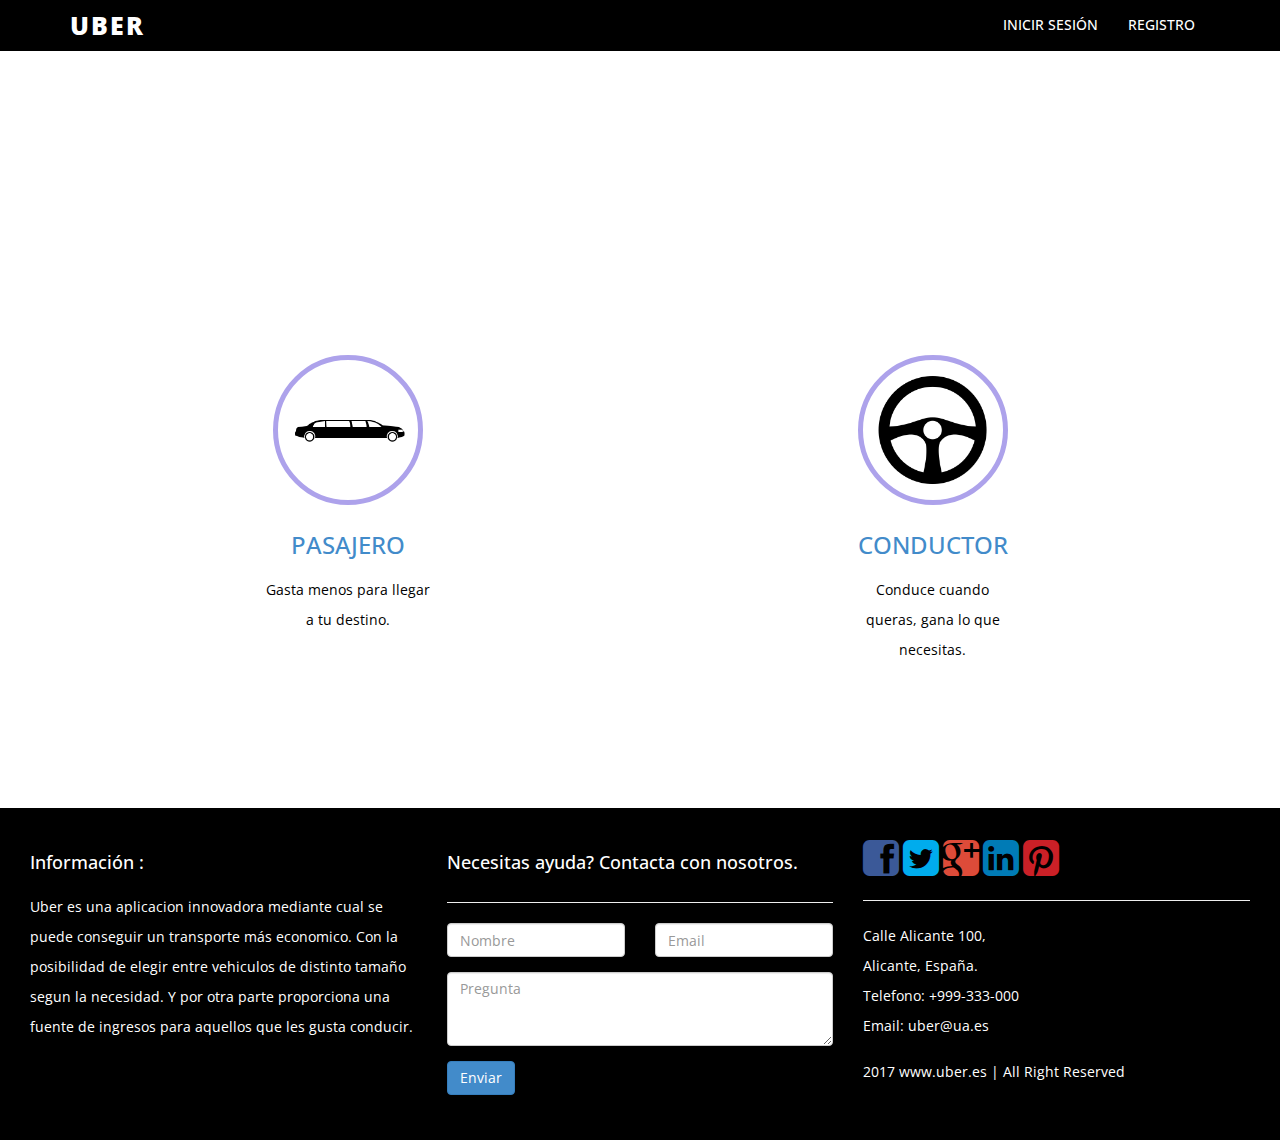
==== index.html @ 4b4a41d1 "Uber" ====
﻿<!DOCTYPE html>
<!--[if lt IE 7 ]><html class="ie ie6" lang="en"> <![endif]-->
<!--[if IE 7 ]><html class="ie ie7" lang="en"> <![endif]-->
<!--[if IE 8 ]><html class="ie ie8" lang="en"> <![endif]-->
<!--[if (gte IE 9)|!(IE)]><!-->
<html lang="en">
<!--<![endif]-->
<!-- HEAD SECTION -->
<head>
    <meta charset="utf-8">
    <meta name="viewport" content="width=device-width, initial-scale=1, maximum-scale=1">
    <meta name="description" content="">
    <meta name="author" content="">
    <!--[if IE]>
        <meta http-equiv="X-UA-Compatible" content="IE=edge,chrome=1">
        <![endif]-->
    <title>Uber</title>
    <!--GOOGLE FONT -->
    <link href='http://fonts.googleapis.com/css?family=Open+Sans' rel='stylesheet' type='text/css'>
    <!--BOOTSTRAP MAIN STYLES -->
    <link href="assets/css/bootstrap.css" rel="stylesheet" />
    <!--FONTAWESOME MAIN STYLE -->
    <link href="assets/css/font-awesome.min.css" rel="stylesheet" />
    <!--SLIDER CSS CLASES -->
    <link href="assets/Slides-SlidesJS-3/examples/playing/css/slider.css" rel="stylesheet" />
    <!--CUSTOM STYLE -->
    <link href="assets/css/style.css" rel="stylesheet" />

    <!-- HTML5 shim and Respond.js IE8 support of HTML5 elements and media queries -->
    <!--[if lt IE 9]>
      <script src="https://oss.maxcdn.com/libs/html5shiv/3.7.0/html5shiv.js"></script>
      <script src="https://oss.maxcdn.com/libs/respond.js/1.3.0/respond.min.js"></script>
    <![endif]-->
</head>
<!--END HEAD SECTION -->
<body>
    <!-- NAV SECTION -->
    <div class="navbar navbar-inverse navbar-fixed-top">
        <div class="container">
            <div class="navbar-header">
                <button type="button" class="navbar-toggle" data-toggle="collapse" data-target=".navbar-collapse">
                    <span class="icon-bar"></span>
                    <span class="icon-bar"></span>
                    <span class="icon-bar"></span>
                </button>
                <a class="navbar-brand" href="#">UBER</a>
            </div>
            <div class="navbar-collapse collapse">
                <ul class="nav navbar-nav navbar-right">
                    <li><a href="pricing.html">INICIR SESIÓN</a></li>
                    <li><a href="gallery.html">REGISTRO</a></li>
                </ul>
            </div>

        </div>
    </div>
    <!--END NAV SECTION -->
    <!-- HOME SECTION -->
   
    <div role="img" class="_style_3MzUKr" style="background-position: center center; background-image: url(https://critiquecism.files.wordpress.com/2016/02/uber-driver.jpg?w=720); background-repeat: no-repeat; background-size: cover; width: 100%; height: 300px;"></div>

    <div class="container">
        <div class="row main-low-margin text-center">
            <div class="col-md-2 col-sm-2">
            </div>
            <div class="col-md-2 col-sm-2">
            <a href="login.php">
                <div class="circle-body"></i><img src="assets/img/ride.png" style="width:120px;height:120px;"></div>
                <h3>PASAJERO</h3>
            </a>
                <p>
                    Gasta menos para llegar a tu destino. 
                </p>
            </div>
            <div class="col-md-4 col-sm-4">
            </div>
            <div class="col-md-2 col-sm-2">
            <a href="login.php">
                <div class="circle-body"></i><img src="assets/img/drive.png" style="margin-top:10px;width:120px;height:120px;"></div>
                <h3>CONDUCTOR</h3>
            </a>
                <p>
                    Conduce cuando queras, gana lo que necesitas.
                </p>
            </div>
        </div>
    </div>


    <div class="space-bottom"></div>
    <!--END HOME SECTION -->
    <!--FOOTER SECTION -->

    <div id="footer">
        <div class="row">
            <div class="col-md-4">
                <h4>Información :</h4>
                <p>
                    Uber es una aplicacion innovadora mediante cual se puede conseguir un transporte más economico. Con la posibilidad de elegir entre vehiculos de distinto tamaño segun la necesidad. Y por otra parte proporciona una fuente de ingresos para aquellos que les gusta conducir.
                </p>
           
            </div>
            <div class="col-md-4">
                <h4>Necesitas ayuda? Contacta con nosotros. </h4>
                <hr>
                <form>
                    <div class="row">
                        <div class="col-md-6 col-sm-6">
                            <div class="form-group">
                                <input type="text" class="form-control" required="required" placeholder="Nombre">
                            </div>
                        </div>
                        <div class="col-md-6 col-sm-6">
                            <div class="form-group">
                                <input type="text" class="form-control" required="required" placeholder="Email">
                            </div>
                        </div>
                    </div>
                    <div class="row">
                        <div class="col-md-12 col-sm-12">
                            <div class="form-group">
                                <textarea name="message" id="message" required="required" class="form-control" rows="3" placeholder="Pregunta"></textarea>
                            </div>
                            <div class="form-group">
                                <button type="submit" class="btn btn-primary">Enviar</button>
                            </div>
                        </div>
                    </div>
                </form>
            </div>
            <div class="col-md-4">
                <a href="#"><i class="fa fa-facebook-square fa-3x color-facebook"></i></a>
                <a href="#"><i class="fa fa-twitter-square fa-3x color-twitter"></i></a>
                <a href="#"><i class="fa fa-google-plus-square fa-3x color-google-plus"></i></a>
                <a href="#"><i class="fa fa-linkedin-square fa-3x color-linkedin"></i></a>
                <a href="#"><i class="fa fa-pinterest-square fa-3x color-pinterest"></i></a>
                <hr>
                <p>
                    Calle Alicante 100,<br>
                    Alicante, España.<br>
                    Telefono: +999-333-000<br>
                    Email: uber@ua.es<br>
                </p>

                2017 www.uber.es | All Right Reserved
            </div>
        </div>


    </div>

    <!--END FOOTER SECTION -->
    <!-- JAVASCRIPT FILES PLACED AT THE BOTTOM TO REDUCE THE LOADING TIME  -->
    <!-- CORE JQUERY LIBRARY -->
    <script src="assets/js/jquery.js"></script>
    <!-- CORE BOOTSTRAP LIBRARY -->
    <script src="assets/js/bootstrap.min.js"></script>
    <!-- SLIDER SCRIPTS LIBRARY -->
    <script src="assets/Slides-SlidesJS-3/examples/playing/js/jquery.slides.min.js"></script>
    <!-- CUSTOM SCRIPT-->
    <script>
        $(document).ready(function () {
            $('#slides').slidesjs({
                width: 940,
                height: 528,
                play: {
                    active: true,
                    auto: true,
                    interval: 4000,
                    swap: true
                }
            });
        });

    </script>

</body>
</html>
---- assets/Slides-SlidesJS-3/examples/playing/css/slider.css ----
﻿
  
    #slides {
      display: none
    }

    #slides .slidesjs-navigation {
      margin-top:5px;
    }

    a.slidesjs-next,
    a.slidesjs-previous,
    a.slidesjs-play,
    a.slidesjs-stop {
      background-image: url(../img/btns-next-prev.png);
      background-repeat: no-repeat;
      display:block;
      width:12px;
      height:18px;
      overflow: hidden;
      text-indent: -9999px;
      float: left;
      margin-right:5px;
    }

    a.slidesjs-next {
      margin-right:10px;
      background-position: -12px 0;
    }

    a:hover.slidesjs-next {
      background-position: -12px -18px;
    }

    a.slidesjs-previous {
      background-position: 0 0;
    }

    a:hover.slidesjs-previous {
      background-position: 0 -18px;
    }

    a.slidesjs-play {
      width:15px;
      background-position: -25px 0;
    }

    a:hover.slidesjs-play {
      background-position: -25px -18px;
    }

    a.slidesjs-stop {
      width:18px;
      background-position: -41px 0;
    }

    a:hover.slidesjs-stop {
      background-position: -41px -18px;
    }

    .slidesjs-pagination {
      margin: 7px 0 0;
      float: right;
      list-style: none;
    }

    .slidesjs-pagination li {
      float: left;
      margin: 0 1px;
    }

    .slidesjs-pagination li a {
      display: block;
      width: 13px;
      height: 0;
      padding-top: 13px;
      background-image: url(../img/pagination.png);
      background-position: 0 0;
      float: left;
      overflow: hidden;
    }

    .slidesjs-pagination li a.active,
    .slidesjs-pagination li a:hover.active {
      background-position: 0 -13px
    }

    .slidesjs-pagination li a:hover {
      background-position: 0 -26px
    }

    #slides a:link,
    #slides a:visited {
      color: #333
    }

    #slides a:hover,
    #slides a:active {
      color: #ff0000!important;
    }

    .navbar {
      overflow: hidden
    }
      #slides {
      display: none
    }

    .container {
      margin: 0 auto
    }

    /* For tablets & smart phones */
    @media (max-width: 767px) {
      body {
        padding-left: 20px;
        padding-right: 20px;
      }
      .container {
        width: auto
      }
    }

    /* For smartphones */
    @media (max-width: 480px) {
      .container {
        width: auto
      }
    }

    /* For smaller displays like laptops */
    @media (min-width: 768px) and (max-width: 979px) {
      .container {
        width: 724px
      }
    }

    /* For larger displays */
    @media (min-width: 1200px) {
      .container {
        width: 1170px
      }
    }
---- assets/css/style.css ----
/*=============================================================
    Authour URI: www.binarytheme.com
    License: Commons Attribution 3.0

    http://creativecommons.org/licenses/by/3.0/

    100% To use For Personal And Commercial Use.
    IN EXCHANGE JUST GIVE US CREDITS AND TELL YOUR FRIENDS ABOUT US
   
    ========================================================  */



/* ===========================================================
   GENERAL STYLESHEET BY BYINARY THEME    
   ============================================================*/


body {
    font-family: 'Open Sans', sans-serif;
    font-size: 14px;
    color: #000;
    line-height: 16px;
    font-weight: 400;
}

h1, h2, h3, h4, h5, h6 {
    font-family: 'Open Sans', sans-serif;
    line-height: 40px;
}

h1 {
    padding-top: 30px;
    color: #fff;
    font-weight: 800;
}

h5 {
    padding-bottom: 30px;
}
h4{
    margin-top: 4px;
}
.text-center {
    text-align: center;
}

.main-top-margin {
    margin-top: 120px;
}

.main-low-margin {
    margin-top: 55px;
}

.no-padding {
  padding-left: 0;
  padding-right: 0;
}
a, a:hover {
    text-decoration: none;
}

p {
    line-height: 30px;
    margin-bottom: 23px;
}

.img-margin-product {
    margin-top: 30px;
}

.bottam-pad {
    padding-bottom: 40px;
}

.space-bottom {
    height: 120px;
}

.space-top {
    height: 70px;
}

.main-icon {
    font-size: 350px;
    color: rgba(102, 110, 197, 1);
}

.head-line {
    font-size: 70px;
    padding-bottom: 50px;
    line-height: 65px;
    font-weight: 900;
}
/* ==========================================================================
   COLOR CODES
   ========================================================================== */

.color-red {
    color: #ff0000;
}

.color-green {
    color: #07BB00;
}

.color-light-blue {
    color: #BB00BB;
}

.color-blue {
    color: #0052FF;
}

.color-brown {
    color: #EB8F2D;
   
}

.color-black {
    color: #000000;
}

.section {
    background-color: #4E63D1;
    color: #fff;
}
.circle-body {
 width: 150px;
height: 150px;
margin: 0 auto 14px auto;
border: 5px solid #ADA2EB;
border-radius: 100%;
background-color: #FFFFFF;
}
.icon-set {
    position: relative;
padding: 30px;
}
/* ==========================================================================
   PRICE SECTION
   ========================================================================== */

.active-div {
    background: #83BEFF!important;
}

#pricing-section .plan-main {
    background: #FFFFFF;
list-style: none;
margin: 0 0 20px;
text-align: center;
padding: 0;
border-bottom: 1px solid #e1e1e1;
border: 1px solid #E9E9E9;
}

    #pricing-section .plan-main li {
        padding: 10px 0;
        margin: 0 15px;
        border-bottom: 1px dashed #eee;
    }

        #pricing-section .plan-main li.plan-name {
            padding: 15px 0;
            font-size: 18px;
            font-weight: 700;
        }

        #pricing-section .plan-main li.plan-price {
            color: #666;
            padding: 15px 0;
            font-size: 48px;
        }

        #pricing-section .plan-main li.plan-action {
            margin-top: 20px;
            margin-bottom: 20px;
            border-bottom: 0;
        }

   
        #pricing-section .plan-main.featured .plan-price {
            color: #fff;
            background-color: #242424;
            border-bottom-color: #52b6ec;
            margin: 0;
        }



/*==========================================
   SOCIAL ICON STYLES
    =====================================================*/


.color-facebook {
    color: #3B5998;
}

.color-twitter {
    color: #00aced;
}

.color-google-plus {
    color: #dd4b39;
}

.color-linkedin {
    color: #007bb6;
}

.color-pinterest {
    color: #cb2027;
}
/* ===========================================================
   COMPONENT.CSS  CHANGES   
   ============================================================*/
.slideshow nav span.nav-prev, .slideshow nav span.nav-next {
left: 33%!important;

}
.slideshow {
    z-index: 1500!important; 
}
.slideshow nav span.nav-close {
color: #FF0000;
}
    .slideshow nav span {
        color: #FF0000;
    }
/* ===========================================================
   SLIDER ADJUSTMENTS (slider.css)  
   ============================================================*/

     .slidesjs-container {
            height:550px!important;
        }
#slides {
    border:1px dashed #e1e1e1;
    padding:0px 0px 15px 0px;
}
/* ===========================================================
   BOOTSTRAP ELEMENTS CHANGES   
   ============================================================*/
.navbar {
    font-weight: 500;
    font-size: 14px;
}

.navbar-inverse {
    background: #000;
    border-color: #000;
}

    .navbar-inverse .navbar-nav > .active > a {
        background: #ffffff;
    }

    .navbar-inverse .navbar-brand {
        color: #fff;
        font-weight: bolder;
        font-size: 25px;
        font-weight: 900;
        letter-spacing: 2px;
    }

    .navbar-inverse :hover .navbar-brand:hover {
        color: #fff;
    }

    .navbar-inverse .navbar-nav > li > a {
        color: #FFFFFF;
    }


/* ==========================================================================
   FOOTER SECTION
   ========================================================================== */


#footer {
    background-color: #000;
    color: #fff;
    padding: 30px;
}
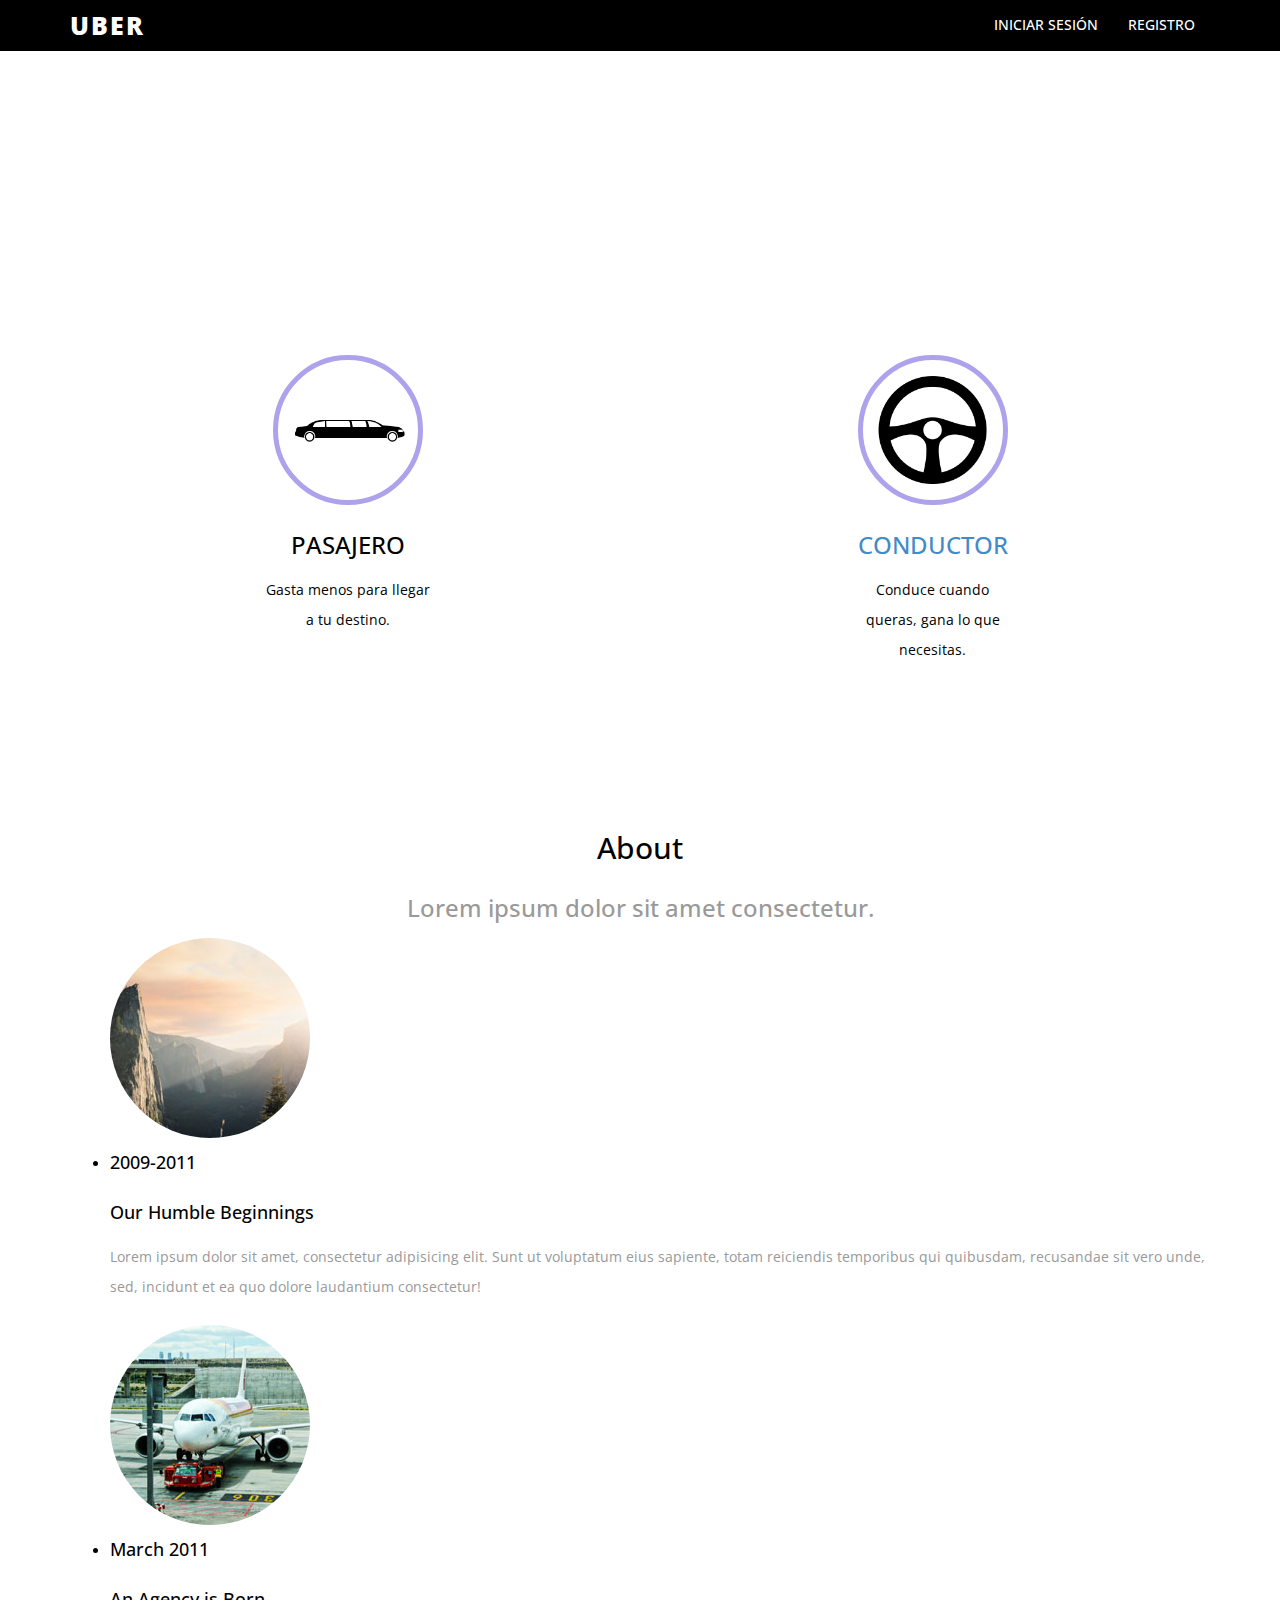
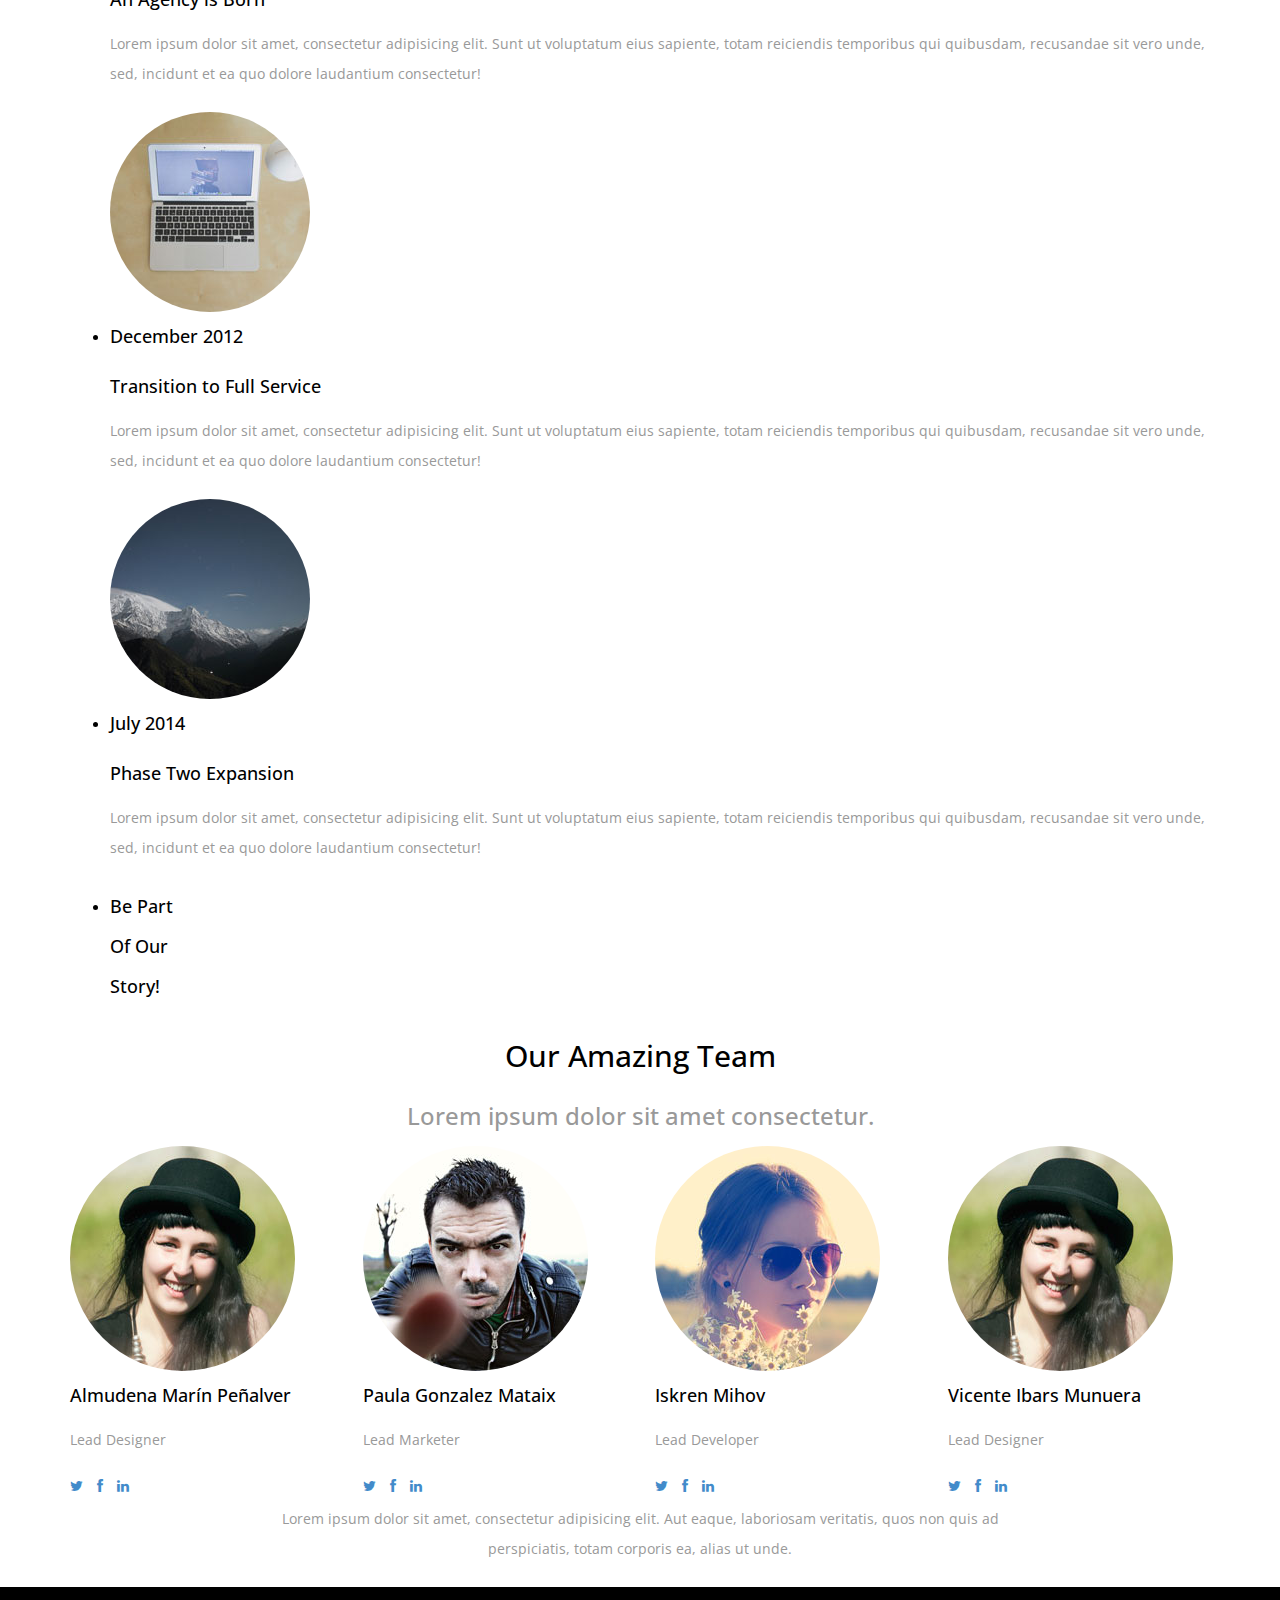
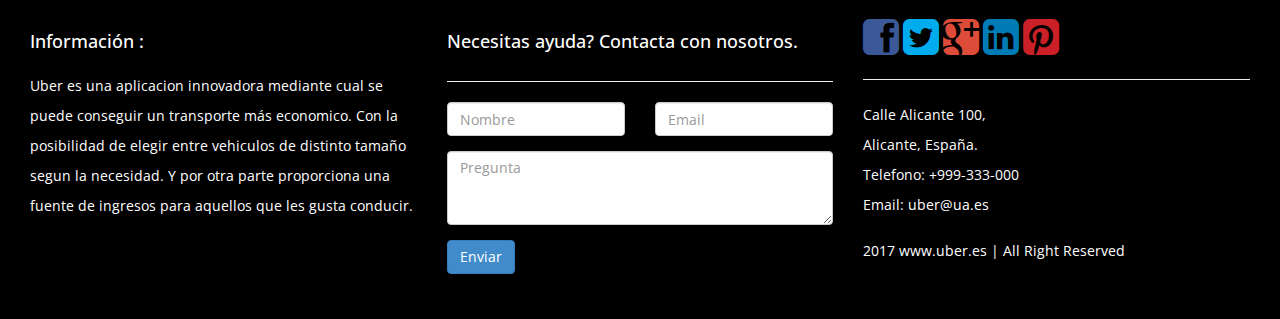
==== commit e01a86c1: "Añadido el equipo y acerca de al inicio" ====
--- a/index.html
+++ b/index.html
@@ -43,11 +43,11 @@
                     <span class="icon-bar"></span>
                     <span class="icon-bar"></span>
                 </button>
-                <a class="navbar-brand" href="#">UBER</a>
+                <a class="navbar-brand" href="index.html">UBER</a>
             </div>
             <div class="navbar-collapse collapse">
                 <ul class="nav navbar-nav navbar-right">
-                    <li><a href="pricing.html">INICIR SESIÓN</a></li>
+                    <li><a href="login.html">INICIAR SESIÓN</a></li>
                     <li><a href="gallery.html">REGISTRO</a></li>
                 </ul>
             </div>
@@ -64,10 +64,8 @@
             <div class="col-md-2 col-sm-2">
             </div>
             <div class="col-md-2 col-sm-2">
-            <a href="login.php">
                 <div class="circle-body"></i><img src="assets/img/ride.png" style="width:120px;height:120px;"></div>
                 <h3>PASAJERO</h3>
-            </a>
                 <p>
                     Gasta menos para llegar a tu destino. 
                 </p>
@@ -90,6 +88,168 @@
     <div class="space-bottom"></div>
     <!--END HOME SECTION -->
     <!--FOOTER SECTION -->
+
+       <!-- About Section -->
+    <section id="about">
+        <div class="container">
+            <div class="row">
+                <div class="col-lg-12 text-center">
+                    <h2 class="section-heading">About</h2>
+                    <h3 class="section-subheading text-muted">Lorem ipsum dolor sit amet consectetur.</h3>
+                </div>
+            </div>
+            <div class="row">
+                <div class="col-lg-12">
+                    <ul class="timeline">
+                        <li>
+                            <div class="timeline-image">
+                                <img class="img-circle img-responsive" src="img/about/1.jpg" alt="">
+                            </div>
+                            <div class="timeline-panel">
+                                <div class="timeline-heading">
+                                    <h4>2009-2011</h4>
+                                    <h4 class="subheading">Our Humble Beginnings</h4>
+                                </div>
+                                <div class="timeline-body">
+                                    <p class="text-muted">Lorem ipsum dolor sit amet, consectetur adipisicing elit. Sunt ut voluptatum eius sapiente, totam reiciendis temporibus qui quibusdam, recusandae sit vero unde, sed, incidunt et ea quo dolore laudantium consectetur!</p>
+                                </div>
+                            </div>
+                        </li>
+                        <li class="timeline-inverted">
+                            <div class="timeline-image">
+                                <img class="img-circle img-responsive" src="img/about/2.jpg" alt="">
+                            </div>
+                            <div class="timeline-panel">
+                                <div class="timeline-heading">
+                                    <h4>March 2011</h4>
+                                    <h4 class="subheading">An Agency is Born</h4>
+                                </div>
+                                <div class="timeline-body">
+                                    <p class="text-muted">Lorem ipsum dolor sit amet, consectetur adipisicing elit. Sunt ut voluptatum eius sapiente, totam reiciendis temporibus qui quibusdam, recusandae sit vero unde, sed, incidunt et ea quo dolore laudantium consectetur!</p>
+                                </div>
+                            </div>
+                        </li>
+                        <li>
+                            <div class="timeline-image">
+                                <img class="img-circle img-responsive" src="img/about/3.jpg" alt="">
+                            </div>
+                            <div class="timeline-panel">
+                                <div class="timeline-heading">
+                                    <h4>December 2012</h4>
+                                    <h4 class="subheading">Transition to Full Service</h4>
+                                </div>
+                                <div class="timeline-body">
+                                    <p class="text-muted">Lorem ipsum dolor sit amet, consectetur adipisicing elit. Sunt ut voluptatum eius sapiente, totam reiciendis temporibus qui quibusdam, recusandae sit vero unde, sed, incidunt et ea quo dolore laudantium consectetur!</p>
+                                </div>
+                            </div>
+                        </li>
+                        <li class="timeline-inverted">
+                            <div class="timeline-image">
+                                <img class="img-circle img-responsive" src="img/about/4.jpg" alt="">
+                            </div>
+                            <div class="timeline-panel">
+                                <div class="timeline-heading">
+                                    <h4>July 2014</h4>
+                                    <h4 class="subheading">Phase Two Expansion</h4>
+                                </div>
+                                <div class="timeline-body">
+                                    <p class="text-muted">Lorem ipsum dolor sit amet, consectetur adipisicing elit. Sunt ut voluptatum eius sapiente, totam reiciendis temporibus qui quibusdam, recusandae sit vero unde, sed, incidunt et ea quo dolore laudantium consectetur!</p>
+                                </div>
+                            </div>
+                        </li>
+                        <li class="timeline-inverted">
+                            <div class="timeline-image">
+                                <h4>Be Part
+                                    <br>Of Our
+                                    <br>Story!</h4>
+                            </div>
+                        </li>
+                    </ul>
+                </div>
+            </div>
+        </div>
+    </section>
+
+    <!-- Team Section -->
+    <section id="team" class="bg-light-gray">
+        <div class="container">
+            <div class="row">
+                <div class="col-lg-12 text-center">
+                    <h2 class="section-heading">Our Amazing Team</h2>
+                    <h3 class="section-subheading text-muted">Lorem ipsum dolor sit amet consectetur.</h3>
+                </div>
+            </div>
+            <div class="row">
+                <div class="col-sm-3">
+                    <div class="team-member">
+                        <img src="img/team/1.jpg" class="img-responsive img-circle" alt="">
+                        <h4>Almudena Marín Peñalver</h4>
+                        <p class="text-muted">Lead Designer</p>
+                        <ul class="list-inline social-buttons">
+                            <li><a href="#"><i class="fa fa-twitter"></i></a>
+                            </li>
+                            <li><a href="#"><i class="fa fa-facebook"></i></a>
+                            </li>
+                            <li><a href="#"><i class="fa fa-linkedin"></i></a>
+                            </li>
+                        </ul>
+                    </div>
+                </div>
+                <div class="col-sm-3">
+                    <div class="team-member">
+                        <img src="img/team/2.jpg" class="img-responsive img-circle" alt="">
+                        <h4>Paula Gonzalez Mataix</h4>
+                        <p class="text-muted">Lead Marketer</p>
+                        <ul class="list-inline social-buttons">
+                            <li><a href="#"><i class="fa fa-twitter"></i></a>
+                            </li>
+                            <li><a href="#"><i class="fa fa-facebook"></i></a>
+                            </li>
+                            <li><a href="#"><i class="fa fa-linkedin"></i></a>
+                            </li>
+                        </ul>
+                    </div>
+                </div>
+                <div class="col-sm-3">
+                    <div class="team-member">
+                        <img src="img/team/3.jpg" class="img-responsive img-circle" alt="">
+                        <h4>Iskren Mihov</h4>
+                        <p class="text-muted">Lead Developer</p>
+                        <ul class="list-inline social-buttons">
+                            <li><a href="#"><i class="fa fa-twitter"></i></a>
+                            </li>
+                            <li><a href="#"><i class="fa fa-facebook"></i></a>
+                            </li>
+                            <li><a href="#"><i class="fa fa-linkedin"></i></a>
+                            </li>
+                        </ul>
+                    </div>
+                </div>
+          
+                <div class="col-sm-3">
+                    <div class="team-member">
+                        <img src="img/team/1.jpg" class="img-responsive img-circle" alt="">
+                        <h4>Vicente Ibars Munuera</h4>
+                        <p class="text-muted">Lead Designer</p>
+                        <ul class="list-inline social-buttons">
+                            <li><a href="#"><i class="fa fa-twitter"></i></a>
+                            </li>
+                            <li><a href="#"><i class="fa fa-facebook"></i></a>
+                            </li>
+                            <li><a href="#"><i class="fa fa-linkedin"></i></a>
+                            </li>
+                        </ul>
+                    </div>
+                </div>
+            <div class="row">
+                <div class="col-lg-8 col-lg-offset-2 text-center">
+                    <p class="large text-muted">Lorem ipsum dolor sit amet, consectetur adipisicing elit. Aut eaque, laboriosam veritatis, quos non quis ad perspiciatis, totam corporis ea, alias ut unde.</p>
+                </div>
+            </div>
+        </div>
+    </section>
+
+    
 
     <div id="footer">
         <div class="row">
@@ -174,5 +334,7 @@
 
     </script>
 
+
+
 </body>
 </html>
--- a/assets/css/style.css
+++ b/assets/css/style.css
@@ -54,10 +54,6 @@
     margin-top: 55px;
 }
 
-.no-padding {
-  padding-left: 0;
-  padding-right: 0;
-}
 a, a:hover {
     text-decoration: none;
 }
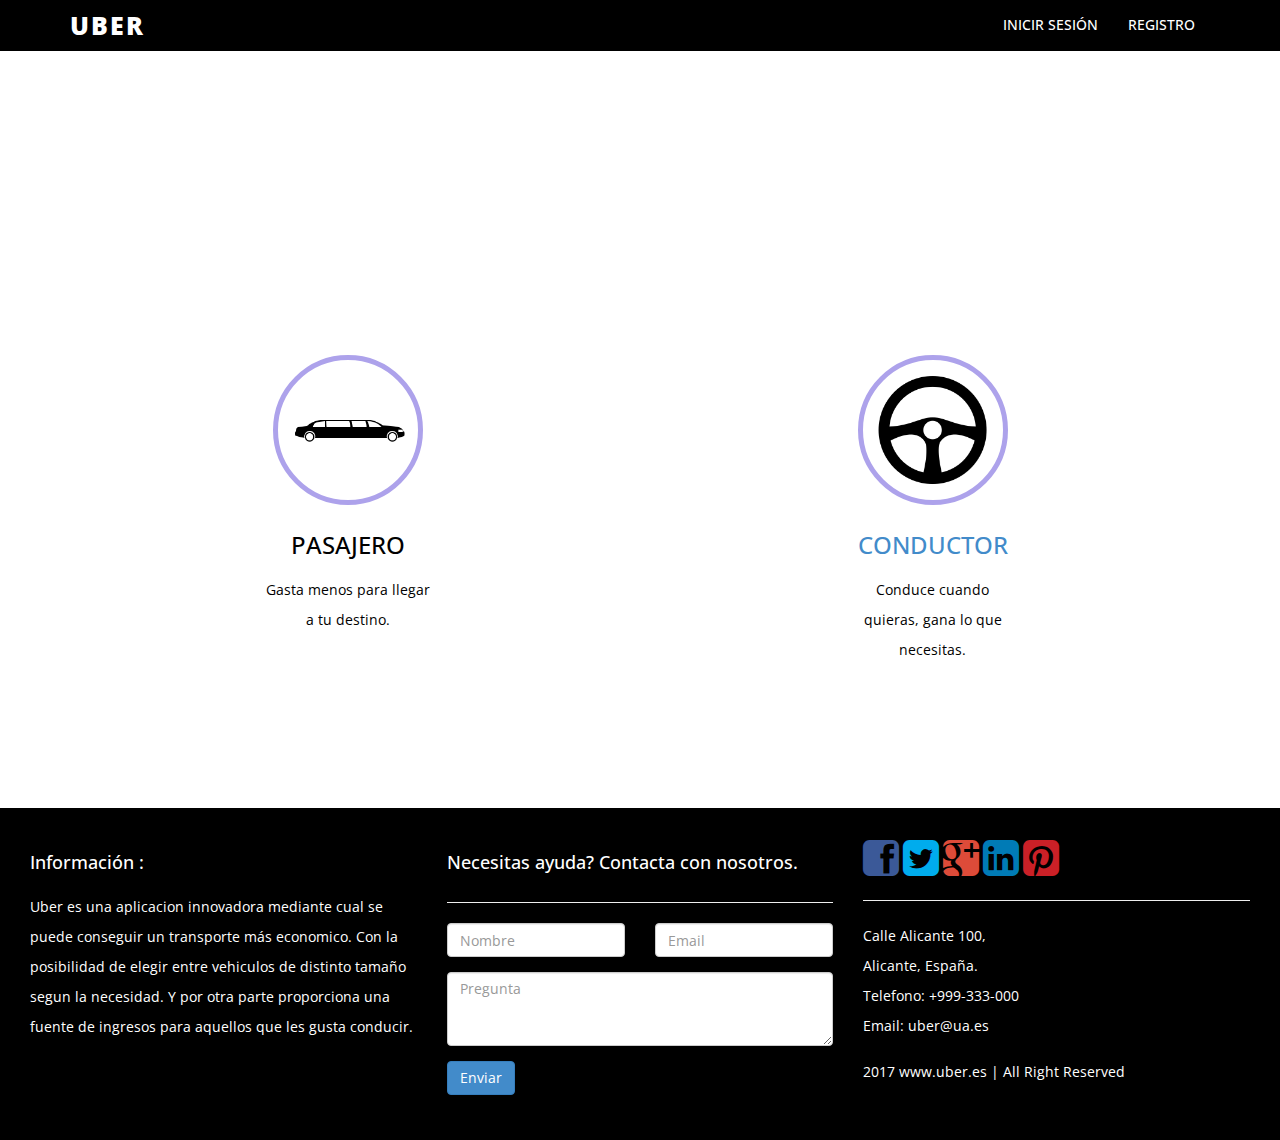
==== commit 37323af7: "viajar" ====
--- a/index.html
+++ b/index.html
@@ -47,7 +47,7 @@
             </div>
             <div class="navbar-collapse collapse">
                 <ul class="nav navbar-nav navbar-right">
-                    <li><a href="login.html">INICIAR SESIÓN</a></li>
+                    <li><a href="login.html">INICIR SESIÓN</a></li>
                     <li><a href="gallery.html">REGISTRO</a></li>
                 </ul>
             </div>
@@ -56,7 +56,7 @@
     </div>
     <!--END NAV SECTION -->
     <!-- HOME SECTION -->
-   
+
     <div role="img" class="_style_3MzUKr" style="background-position: center center; background-image: url(https://critiquecism.files.wordpress.com/2016/02/uber-driver.jpg?w=720); background-repeat: no-repeat; background-size: cover; width: 100%; height: 300px;"></div>
 
     <div class="container">
@@ -67,7 +67,7 @@
                 <div class="circle-body"></i><img src="assets/img/ride.png" style="width:120px;height:120px;"></div>
                 <h3>PASAJERO</h3>
                 <p>
-                    Gasta menos para llegar a tu destino. 
+                    Gasta menos para llegar a tu destino.
                 </p>
             </div>
             <div class="col-md-4 col-sm-4">
@@ -78,7 +78,7 @@
                 <h3>CONDUCTOR</h3>
             </a>
                 <p>
-                    Conduce cuando queras, gana lo que necesitas.
+                    Conduce cuando quieras, gana lo que necesitas.
                 </p>
             </div>
         </div>
@@ -89,168 +89,6 @@
     <!--END HOME SECTION -->
     <!--FOOTER SECTION -->
 
-       <!-- About Section -->
-    <section id="about">
-        <div class="container">
-            <div class="row">
-                <div class="col-lg-12 text-center">
-                    <h2 class="section-heading">About</h2>
-                    <h3 class="section-subheading text-muted">Lorem ipsum dolor sit amet consectetur.</h3>
-                </div>
-            </div>
-            <div class="row">
-                <div class="col-lg-12">
-                    <ul class="timeline">
-                        <li>
-                            <div class="timeline-image">
-                                <img class="img-circle img-responsive" src="img/about/1.jpg" alt="">
-                            </div>
-                            <div class="timeline-panel">
-                                <div class="timeline-heading">
-                                    <h4>2009-2011</h4>
-                                    <h4 class="subheading">Our Humble Beginnings</h4>
-                                </div>
-                                <div class="timeline-body">
-                                    <p class="text-muted">Lorem ipsum dolor sit amet, consectetur adipisicing elit. Sunt ut voluptatum eius sapiente, totam reiciendis temporibus qui quibusdam, recusandae sit vero unde, sed, incidunt et ea quo dolore laudantium consectetur!</p>
-                                </div>
-                            </div>
-                        </li>
-                        <li class="timeline-inverted">
-                            <div class="timeline-image">
-                                <img class="img-circle img-responsive" src="img/about/2.jpg" alt="">
-                            </div>
-                            <div class="timeline-panel">
-                                <div class="timeline-heading">
-                                    <h4>March 2011</h4>
-                                    <h4 class="subheading">An Agency is Born</h4>
-                                </div>
-                                <div class="timeline-body">
-                                    <p class="text-muted">Lorem ipsum dolor sit amet, consectetur adipisicing elit. Sunt ut voluptatum eius sapiente, totam reiciendis temporibus qui quibusdam, recusandae sit vero unde, sed, incidunt et ea quo dolore laudantium consectetur!</p>
-                                </div>
-                            </div>
-                        </li>
-                        <li>
-                            <div class="timeline-image">
-                                <img class="img-circle img-responsive" src="img/about/3.jpg" alt="">
-                            </div>
-                            <div class="timeline-panel">
-                                <div class="timeline-heading">
-                                    <h4>December 2012</h4>
-                                    <h4 class="subheading">Transition to Full Service</h4>
-                                </div>
-                                <div class="timeline-body">
-                                    <p class="text-muted">Lorem ipsum dolor sit amet, consectetur adipisicing elit. Sunt ut voluptatum eius sapiente, totam reiciendis temporibus qui quibusdam, recusandae sit vero unde, sed, incidunt et ea quo dolore laudantium consectetur!</p>
-                                </div>
-                            </div>
-                        </li>
-                        <li class="timeline-inverted">
-                            <div class="timeline-image">
-                                <img class="img-circle img-responsive" src="img/about/4.jpg" alt="">
-                            </div>
-                            <div class="timeline-panel">
-                                <div class="timeline-heading">
-                                    <h4>July 2014</h4>
-                                    <h4 class="subheading">Phase Two Expansion</h4>
-                                </div>
-                                <div class="timeline-body">
-                                    <p class="text-muted">Lorem ipsum dolor sit amet, consectetur adipisicing elit. Sunt ut voluptatum eius sapiente, totam reiciendis temporibus qui quibusdam, recusandae sit vero unde, sed, incidunt et ea quo dolore laudantium consectetur!</p>
-                                </div>
-                            </div>
-                        </li>
-                        <li class="timeline-inverted">
-                            <div class="timeline-image">
-                                <h4>Be Part
-                                    <br>Of Our
-                                    <br>Story!</h4>
-                            </div>
-                        </li>
-                    </ul>
-                </div>
-            </div>
-        </div>
-    </section>
-
-    <!-- Team Section -->
-    <section id="team" class="bg-light-gray">
-        <div class="container">
-            <div class="row">
-                <div class="col-lg-12 text-center">
-                    <h2 class="section-heading">Our Amazing Team</h2>
-                    <h3 class="section-subheading text-muted">Lorem ipsum dolor sit amet consectetur.</h3>
-                </div>
-            </div>
-            <div class="row">
-                <div class="col-sm-3">
-                    <div class="team-member">
-                        <img src="img/team/1.jpg" class="img-responsive img-circle" alt="">
-                        <h4>Almudena Marín Peñalver</h4>
-                        <p class="text-muted">Lead Designer</p>
-                        <ul class="list-inline social-buttons">
-                            <li><a href="#"><i class="fa fa-twitter"></i></a>
-                            </li>
-                            <li><a href="#"><i class="fa fa-facebook"></i></a>
-                            </li>
-                            <li><a href="#"><i class="fa fa-linkedin"></i></a>
-                            </li>
-                        </ul>
-                    </div>
-                </div>
-                <div class="col-sm-3">
-                    <div class="team-member">
-                        <img src="img/team/2.jpg" class="img-responsive img-circle" alt="">
-                        <h4>Paula Gonzalez Mataix</h4>
-                        <p class="text-muted">Lead Marketer</p>
-                        <ul class="list-inline social-buttons">
-                            <li><a href="#"><i class="fa fa-twitter"></i></a>
-                            </li>
-                            <li><a href="#"><i class="fa fa-facebook"></i></a>
-                            </li>
-                            <li><a href="#"><i class="fa fa-linkedin"></i></a>
-                            </li>
-                        </ul>
-                    </div>
-                </div>
-                <div class="col-sm-3">
-                    <div class="team-member">
-                        <img src="img/team/3.jpg" class="img-responsive img-circle" alt="">
-                        <h4>Iskren Mihov</h4>
-                        <p class="text-muted">Lead Developer</p>
-                        <ul class="list-inline social-buttons">
-                            <li><a href="#"><i class="fa fa-twitter"></i></a>
-                            </li>
-                            <li><a href="#"><i class="fa fa-facebook"></i></a>
-                            </li>
-                            <li><a href="#"><i class="fa fa-linkedin"></i></a>
-                            </li>
-                        </ul>
-                    </div>
-                </div>
-          
-                <div class="col-sm-3">
-                    <div class="team-member">
-                        <img src="img/team/1.jpg" class="img-responsive img-circle" alt="">
-                        <h4>Vicente Ibars Munuera</h4>
-                        <p class="text-muted">Lead Designer</p>
-                        <ul class="list-inline social-buttons">
-                            <li><a href="#"><i class="fa fa-twitter"></i></a>
-                            </li>
-                            <li><a href="#"><i class="fa fa-facebook"></i></a>
-                            </li>
-                            <li><a href="#"><i class="fa fa-linkedin"></i></a>
-                            </li>
-                        </ul>
-                    </div>
-                </div>
-            <div class="row">
-                <div class="col-lg-8 col-lg-offset-2 text-center">
-                    <p class="large text-muted">Lorem ipsum dolor sit amet, consectetur adipisicing elit. Aut eaque, laboriosam veritatis, quos non quis ad perspiciatis, totam corporis ea, alias ut unde.</p>
-                </div>
-            </div>
-        </div>
-    </section>
-
-    
-
     <div id="footer">
         <div class="row">
             <div class="col-md-4">
@@ -258,7 +96,7 @@
                 <p>
                     Uber es una aplicacion innovadora mediante cual se puede conseguir un transporte más economico. Con la posibilidad de elegir entre vehiculos de distinto tamaño segun la necesidad. Y por otra parte proporciona una fuente de ingresos para aquellos que les gusta conducir.
                 </p>
-           
+
             </div>
             <div class="col-md-4">
                 <h4>Necesitas ayuda? Contacta con nosotros. </h4>
@@ -334,7 +172,5 @@
 
     </script>
 
-
-
 </body>
 </html>
--- a/assets/css/style.css
+++ b/assets/css/style.css
@@ -7,13 +7,13 @@
 
     100% To use For Personal And Commercial Use.
     IN EXCHANGE JUST GIVE US CREDITS AND TELL YOUR FRIENDS ABOUT US
-   
+
     ========================================================  */
 
 
 
 /* ===========================================================
-   GENERAL STYLESHEET BY BYINARY THEME    
+   GENERAL STYLESHEET BY BYINARY THEME
    ============================================================*/
 
 
@@ -112,7 +112,7 @@
 
 .color-brown {
     color: #EB8F2D;
-   
+
 }
 
 .color-black {
@@ -177,7 +177,7 @@
             border-bottom: 0;
         }
 
-   
+
         #pricing-section .plan-main.featured .plan-price {
             color: #fff;
             background-color: #242424;
@@ -212,14 +212,14 @@
     color: #cb2027;
 }
 /* ===========================================================
-   COMPONENT.CSS  CHANGES   
+   COMPONENT.CSS  CHANGES
    ============================================================*/
 .slideshow nav span.nav-prev, .slideshow nav span.nav-next {
 left: 33%!important;
 
 }
 .slideshow {
-    z-index: 1500!important; 
+    z-index: 1500!important;
 }
 .slideshow nav span.nav-close {
 color: #FF0000;
@@ -228,7 +228,7 @@
         color: #FF0000;
     }
 /* ===========================================================
-   SLIDER ADJUSTMENTS (slider.css)  
+   SLIDER ADJUSTMENTS (slider.css)
    ============================================================*/
 
      .slidesjs-container {
@@ -239,7 +239,7 @@
     padding:0px 0px 15px 0px;
 }
 /* ===========================================================
-   BOOTSTRAP ELEMENTS CHANGES   
+   BOOTSTRAP ELEMENTS CHANGES
    ============================================================*/
 .navbar {
     font-weight: 500;
@@ -282,3 +282,21 @@
     color: #fff;
     padding: 30px;
 }
+
+
+/* ==========================================================================
+   COSAS NUESTRAS
+   ========================================================================== */
+.bolamundo{
+  width: 33.33333333333333%;
+  float-right: 700px;
+  white-space: nowrap;
+  border-radius: 15px;
+  border: 2px solid #000000;
+  padding: 5px;
+  background-color: #878279;
+}
+.textobola{
+  font-size:20px;
+  
+}
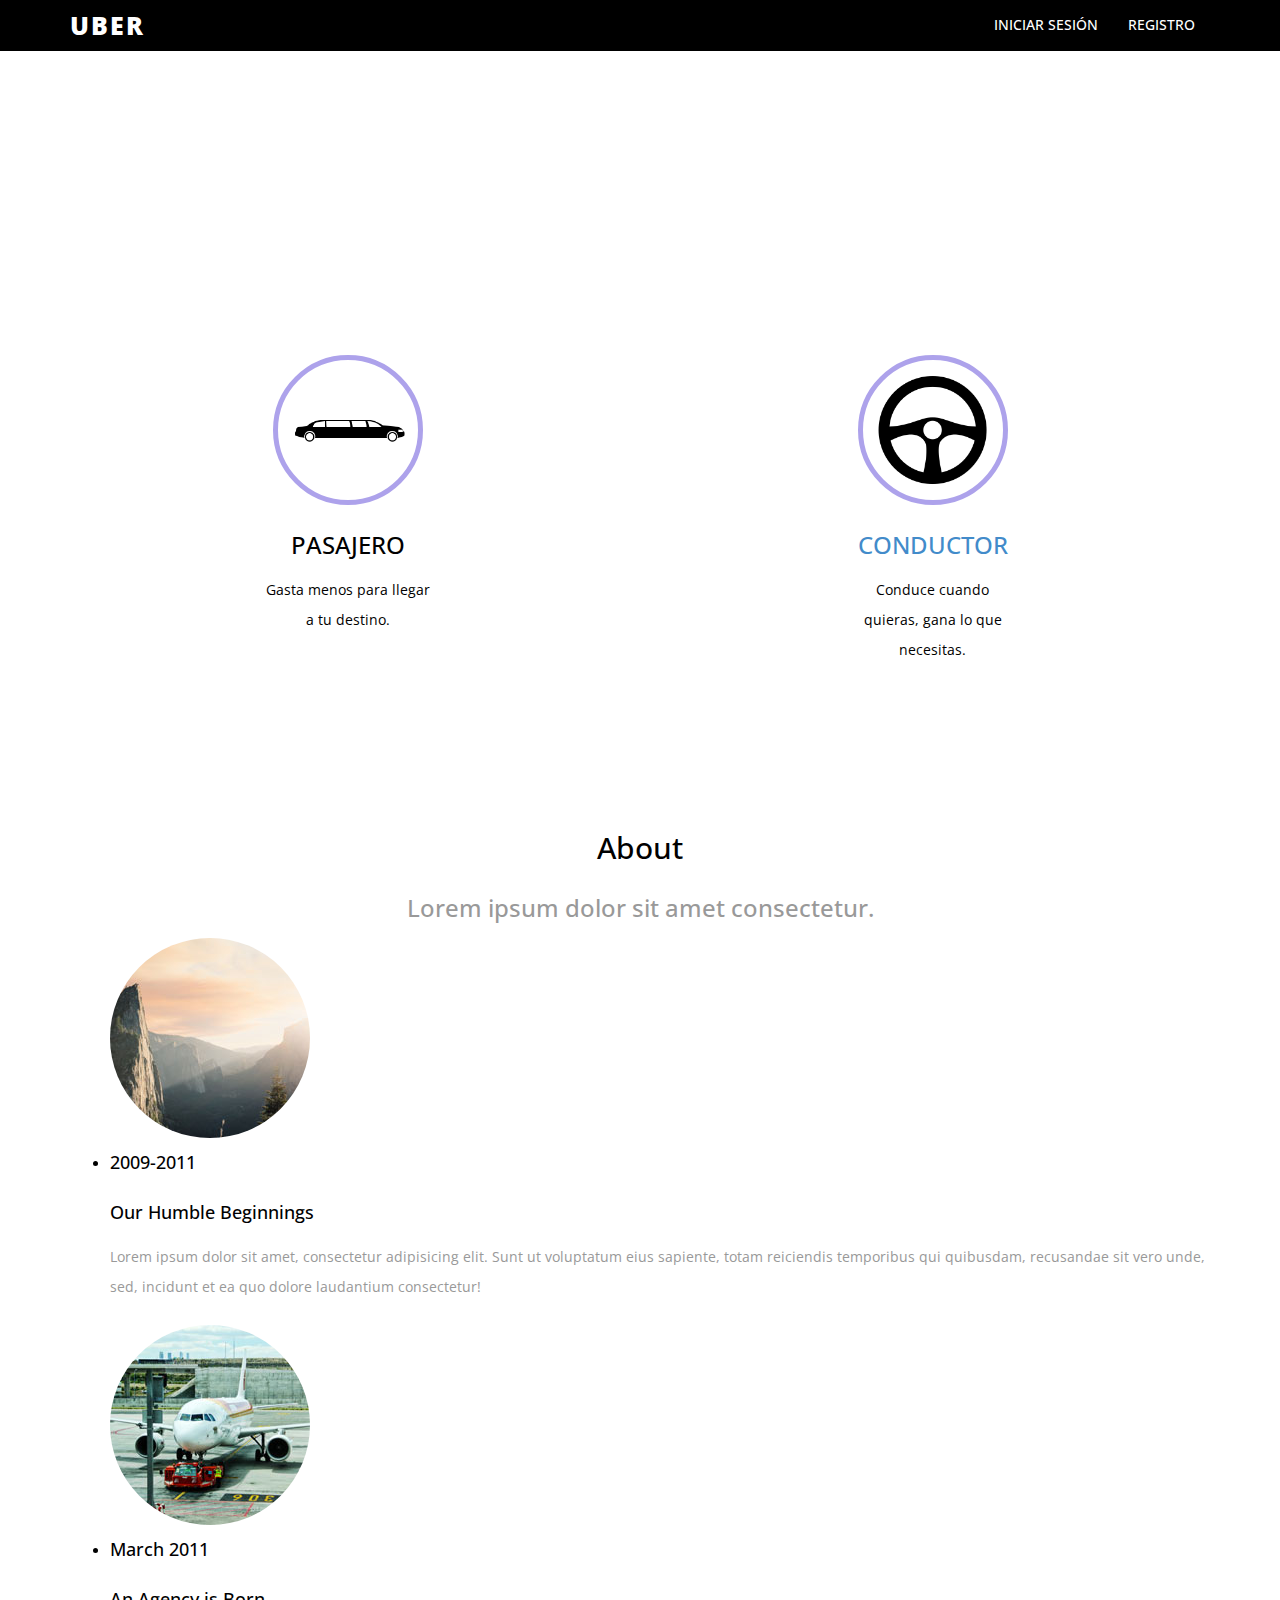
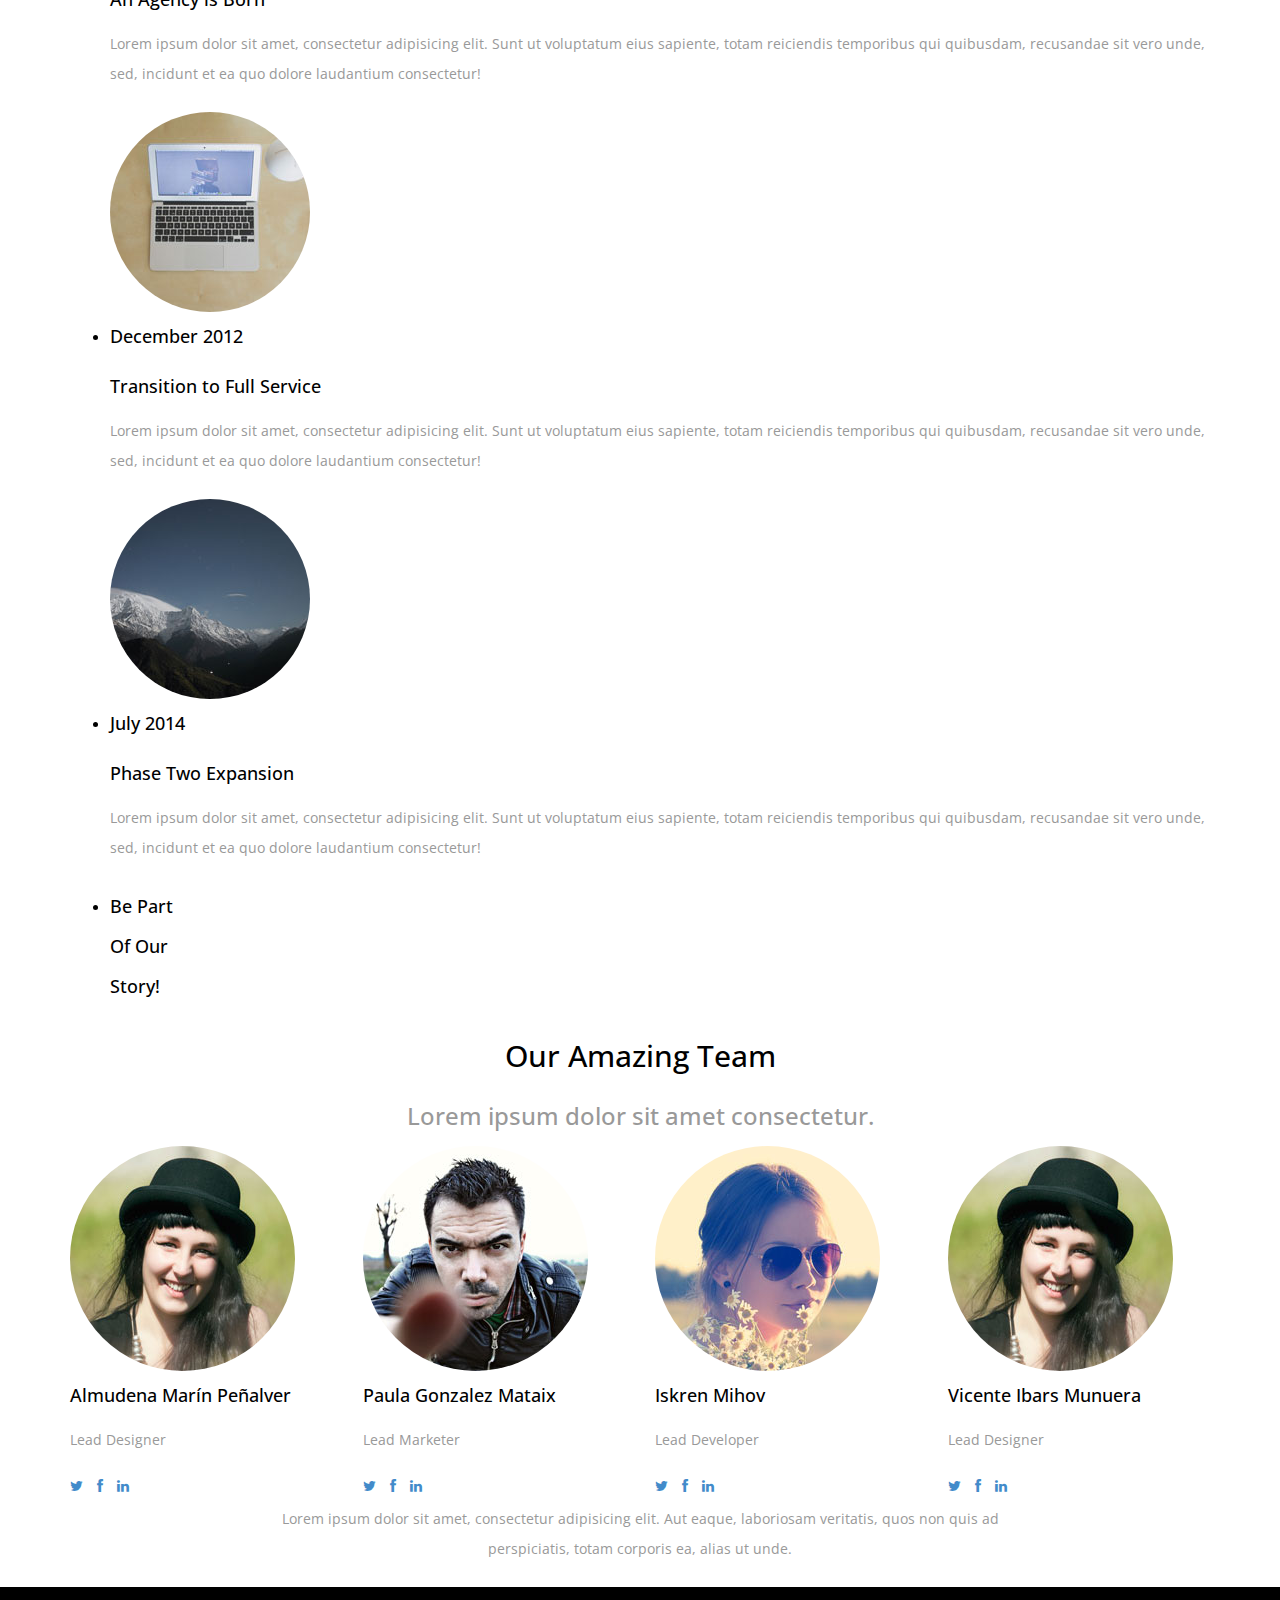
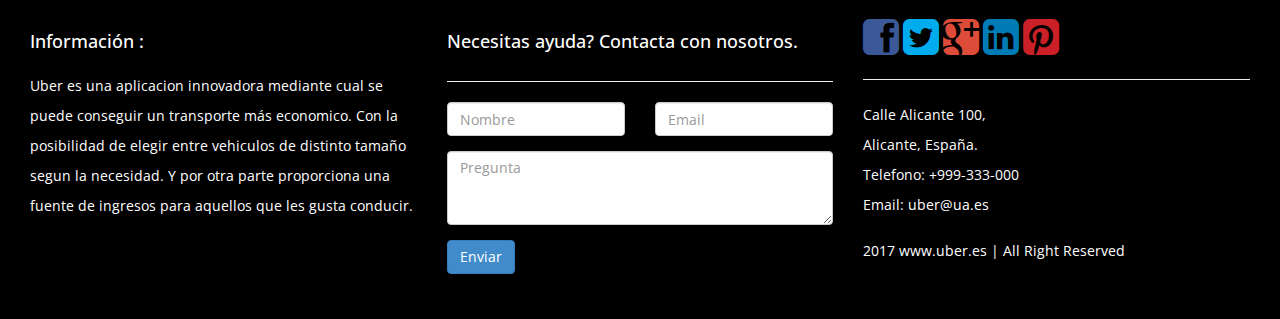
==== commit fdb2d2fe: "Merge remote-tracking branch 'origin/master' into paula" ====
--- a/index.html
+++ b/index.html
@@ -47,7 +47,7 @@
             </div>
             <div class="navbar-collapse collapse">
                 <ul class="nav navbar-nav navbar-right">
-                    <li><a href="login.html">INICIR SESIÓN</a></li>
+                    <li><a href="login.html">INICIAR SESIÓN</a></li>
                     <li><a href="gallery.html">REGISTRO</a></li>
                 </ul>
             </div>
@@ -88,6 +88,168 @@
     <div class="space-bottom"></div>
     <!--END HOME SECTION -->
     <!--FOOTER SECTION -->
+
+       <!-- About Section -->
+    <section id="about">
+        <div class="container">
+            <div class="row">
+                <div class="col-lg-12 text-center">
+                    <h2 class="section-heading">About</h2>
+                    <h3 class="section-subheading text-muted">Lorem ipsum dolor sit amet consectetur.</h3>
+                </div>
+            </div>
+            <div class="row">
+                <div class="col-lg-12">
+                    <ul class="timeline">
+                        <li>
+                            <div class="timeline-image">
+                                <img class="img-circle img-responsive" src="img/about/1.jpg" alt="">
+                            </div>
+                            <div class="timeline-panel">
+                                <div class="timeline-heading">
+                                    <h4>2009-2011</h4>
+                                    <h4 class="subheading">Our Humble Beginnings</h4>
+                                </div>
+                                <div class="timeline-body">
+                                    <p class="text-muted">Lorem ipsum dolor sit amet, consectetur adipisicing elit. Sunt ut voluptatum eius sapiente, totam reiciendis temporibus qui quibusdam, recusandae sit vero unde, sed, incidunt et ea quo dolore laudantium consectetur!</p>
+                                </div>
+                            </div>
+                        </li>
+                        <li class="timeline-inverted">
+                            <div class="timeline-image">
+                                <img class="img-circle img-responsive" src="img/about/2.jpg" alt="">
+                            </div>
+                            <div class="timeline-panel">
+                                <div class="timeline-heading">
+                                    <h4>March 2011</h4>
+                                    <h4 class="subheading">An Agency is Born</h4>
+                                </div>
+                                <div class="timeline-body">
+                                    <p class="text-muted">Lorem ipsum dolor sit amet, consectetur adipisicing elit. Sunt ut voluptatum eius sapiente, totam reiciendis temporibus qui quibusdam, recusandae sit vero unde, sed, incidunt et ea quo dolore laudantium consectetur!</p>
+                                </div>
+                            </div>
+                        </li>
+                        <li>
+                            <div class="timeline-image">
+                                <img class="img-circle img-responsive" src="img/about/3.jpg" alt="">
+                            </div>
+                            <div class="timeline-panel">
+                                <div class="timeline-heading">
+                                    <h4>December 2012</h4>
+                                    <h4 class="subheading">Transition to Full Service</h4>
+                                </div>
+                                <div class="timeline-body">
+                                    <p class="text-muted">Lorem ipsum dolor sit amet, consectetur adipisicing elit. Sunt ut voluptatum eius sapiente, totam reiciendis temporibus qui quibusdam, recusandae sit vero unde, sed, incidunt et ea quo dolore laudantium consectetur!</p>
+                                </div>
+                            </div>
+                        </li>
+                        <li class="timeline-inverted">
+                            <div class="timeline-image">
+                                <img class="img-circle img-responsive" src="img/about/4.jpg" alt="">
+                            </div>
+                            <div class="timeline-panel">
+                                <div class="timeline-heading">
+                                    <h4>July 2014</h4>
+                                    <h4 class="subheading">Phase Two Expansion</h4>
+                                </div>
+                                <div class="timeline-body">
+                                    <p class="text-muted">Lorem ipsum dolor sit amet, consectetur adipisicing elit. Sunt ut voluptatum eius sapiente, totam reiciendis temporibus qui quibusdam, recusandae sit vero unde, sed, incidunt et ea quo dolore laudantium consectetur!</p>
+                                </div>
+                            </div>
+                        </li>
+                        <li class="timeline-inverted">
+                            <div class="timeline-image">
+                                <h4>Be Part
+                                    <br>Of Our
+                                    <br>Story!</h4>
+                            </div>
+                        </li>
+                    </ul>
+                </div>
+            </div>
+        </div>
+    </section>
+
+    <!-- Team Section -->
+    <section id="team" class="bg-light-gray">
+        <div class="container">
+            <div class="row">
+                <div class="col-lg-12 text-center">
+                    <h2 class="section-heading">Our Amazing Team</h2>
+                    <h3 class="section-subheading text-muted">Lorem ipsum dolor sit amet consectetur.</h3>
+                </div>
+            </div>
+            <div class="row">
+                <div class="col-sm-3">
+                    <div class="team-member">
+                        <img src="img/team/1.jpg" class="img-responsive img-circle" alt="">
+                        <h4>Almudena Marín Peñalver</h4>
+                        <p class="text-muted">Lead Designer</p>
+                        <ul class="list-inline social-buttons">
+                            <li><a href="#"><i class="fa fa-twitter"></i></a>
+                            </li>
+                            <li><a href="#"><i class="fa fa-facebook"></i></a>
+                            </li>
+                            <li><a href="#"><i class="fa fa-linkedin"></i></a>
+                            </li>
+                        </ul>
+                    </div>
+                </div>
+                <div class="col-sm-3">
+                    <div class="team-member">
+                        <img src="img/team/2.jpg" class="img-responsive img-circle" alt="">
+                        <h4>Paula Gonzalez Mataix</h4>
+                        <p class="text-muted">Lead Marketer</p>
+                        <ul class="list-inline social-buttons">
+                            <li><a href="#"><i class="fa fa-twitter"></i></a>
+                            </li>
+                            <li><a href="#"><i class="fa fa-facebook"></i></a>
+                            </li>
+                            <li><a href="#"><i class="fa fa-linkedin"></i></a>
+                            </li>
+                        </ul>
+                    </div>
+                </div>
+                <div class="col-sm-3">
+                    <div class="team-member">
+                        <img src="img/team/3.jpg" class="img-responsive img-circle" alt="">
+                        <h4>Iskren Mihov</h4>
+                        <p class="text-muted">Lead Developer</p>
+                        <ul class="list-inline social-buttons">
+                            <li><a href="#"><i class="fa fa-twitter"></i></a>
+                            </li>
+                            <li><a href="#"><i class="fa fa-facebook"></i></a>
+                            </li>
+                            <li><a href="#"><i class="fa fa-linkedin"></i></a>
+                            </li>
+                        </ul>
+                    </div>
+                </div>
+          
+                <div class="col-sm-3">
+                    <div class="team-member">
+                        <img src="img/team/1.jpg" class="img-responsive img-circle" alt="">
+                        <h4>Vicente Ibars Munuera</h4>
+                        <p class="text-muted">Lead Designer</p>
+                        <ul class="list-inline social-buttons">
+                            <li><a href="#"><i class="fa fa-twitter"></i></a>
+                            </li>
+                            <li><a href="#"><i class="fa fa-facebook"></i></a>
+                            </li>
+                            <li><a href="#"><i class="fa fa-linkedin"></i></a>
+                            </li>
+                        </ul>
+                    </div>
+                </div>
+            <div class="row">
+                <div class="col-lg-8 col-lg-offset-2 text-center">
+                    <p class="large text-muted">Lorem ipsum dolor sit amet, consectetur adipisicing elit. Aut eaque, laboriosam veritatis, quos non quis ad perspiciatis, totam corporis ea, alias ut unde.</p>
+                </div>
+            </div>
+        </div>
+    </section>
+
+    
 
     <div id="footer">
         <div class="row">
@@ -172,5 +334,7 @@
 
     </script>
 
+
+
 </body>
 </html>
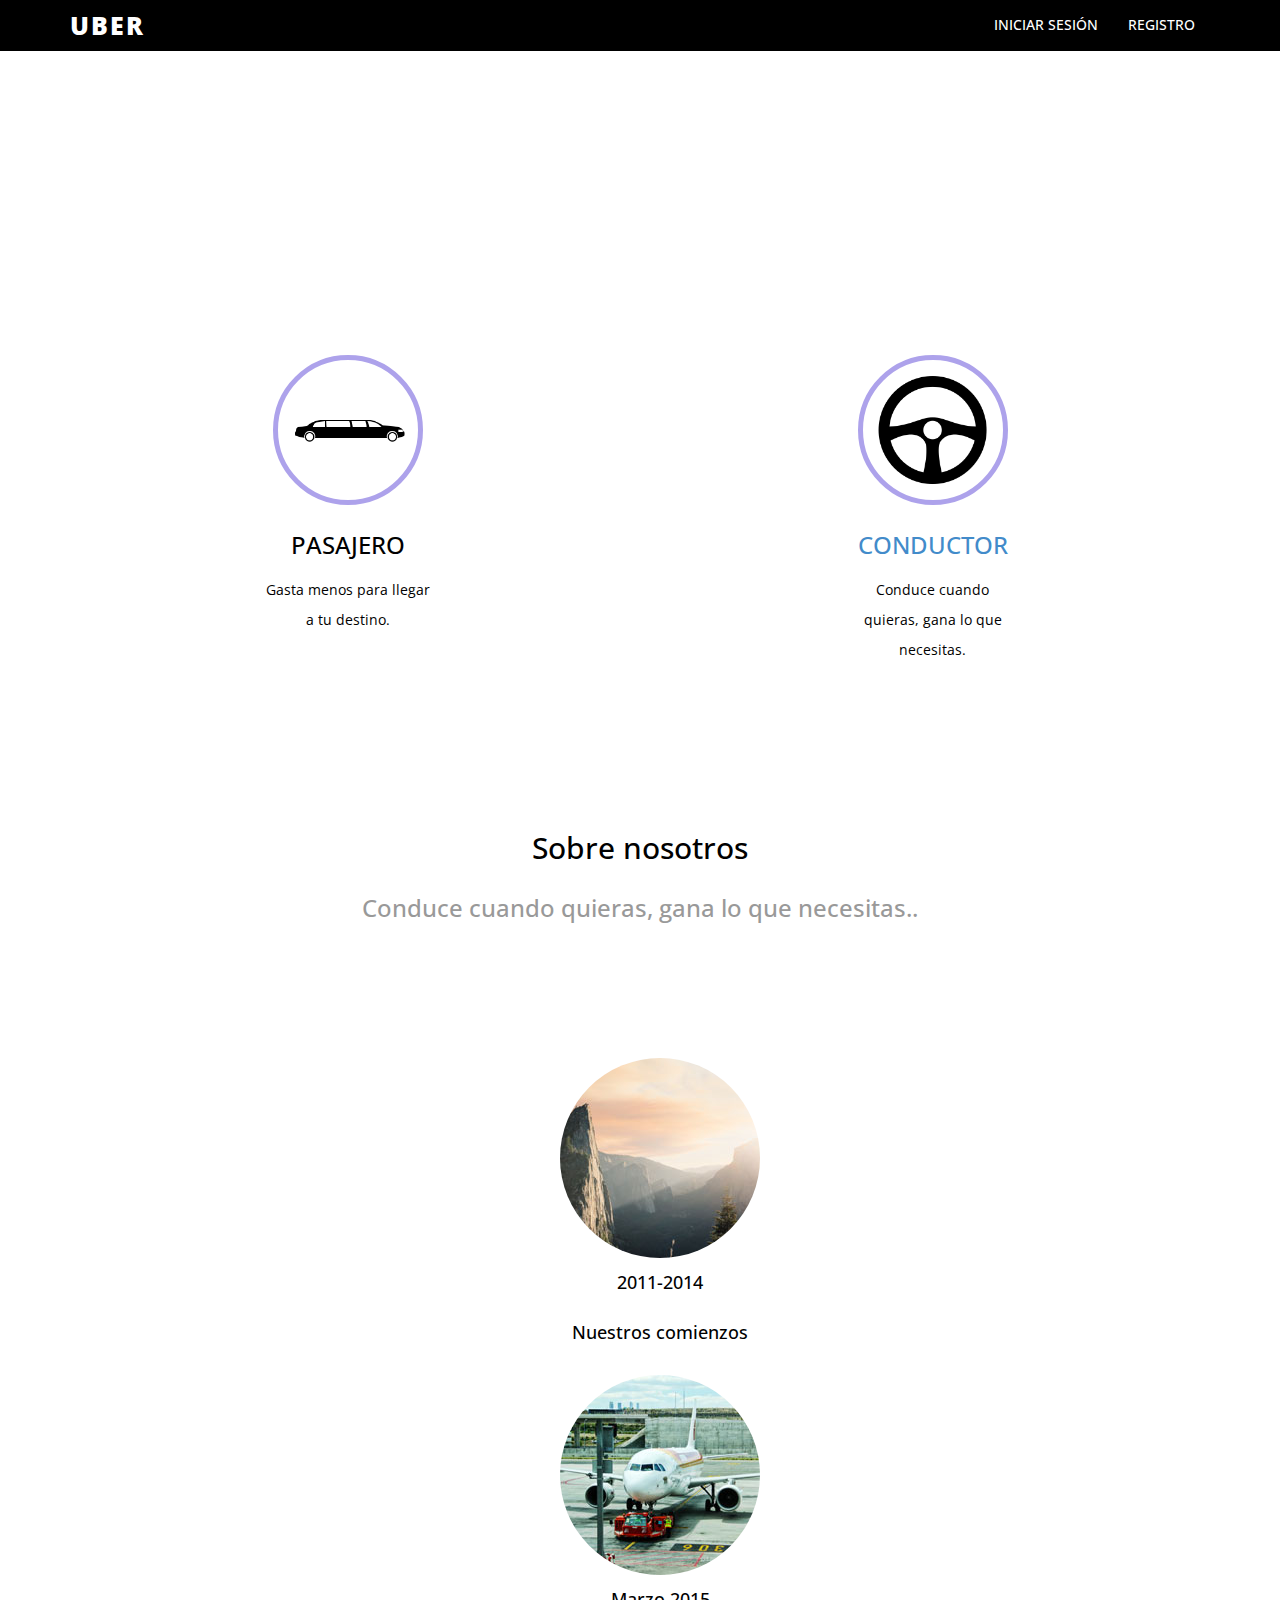
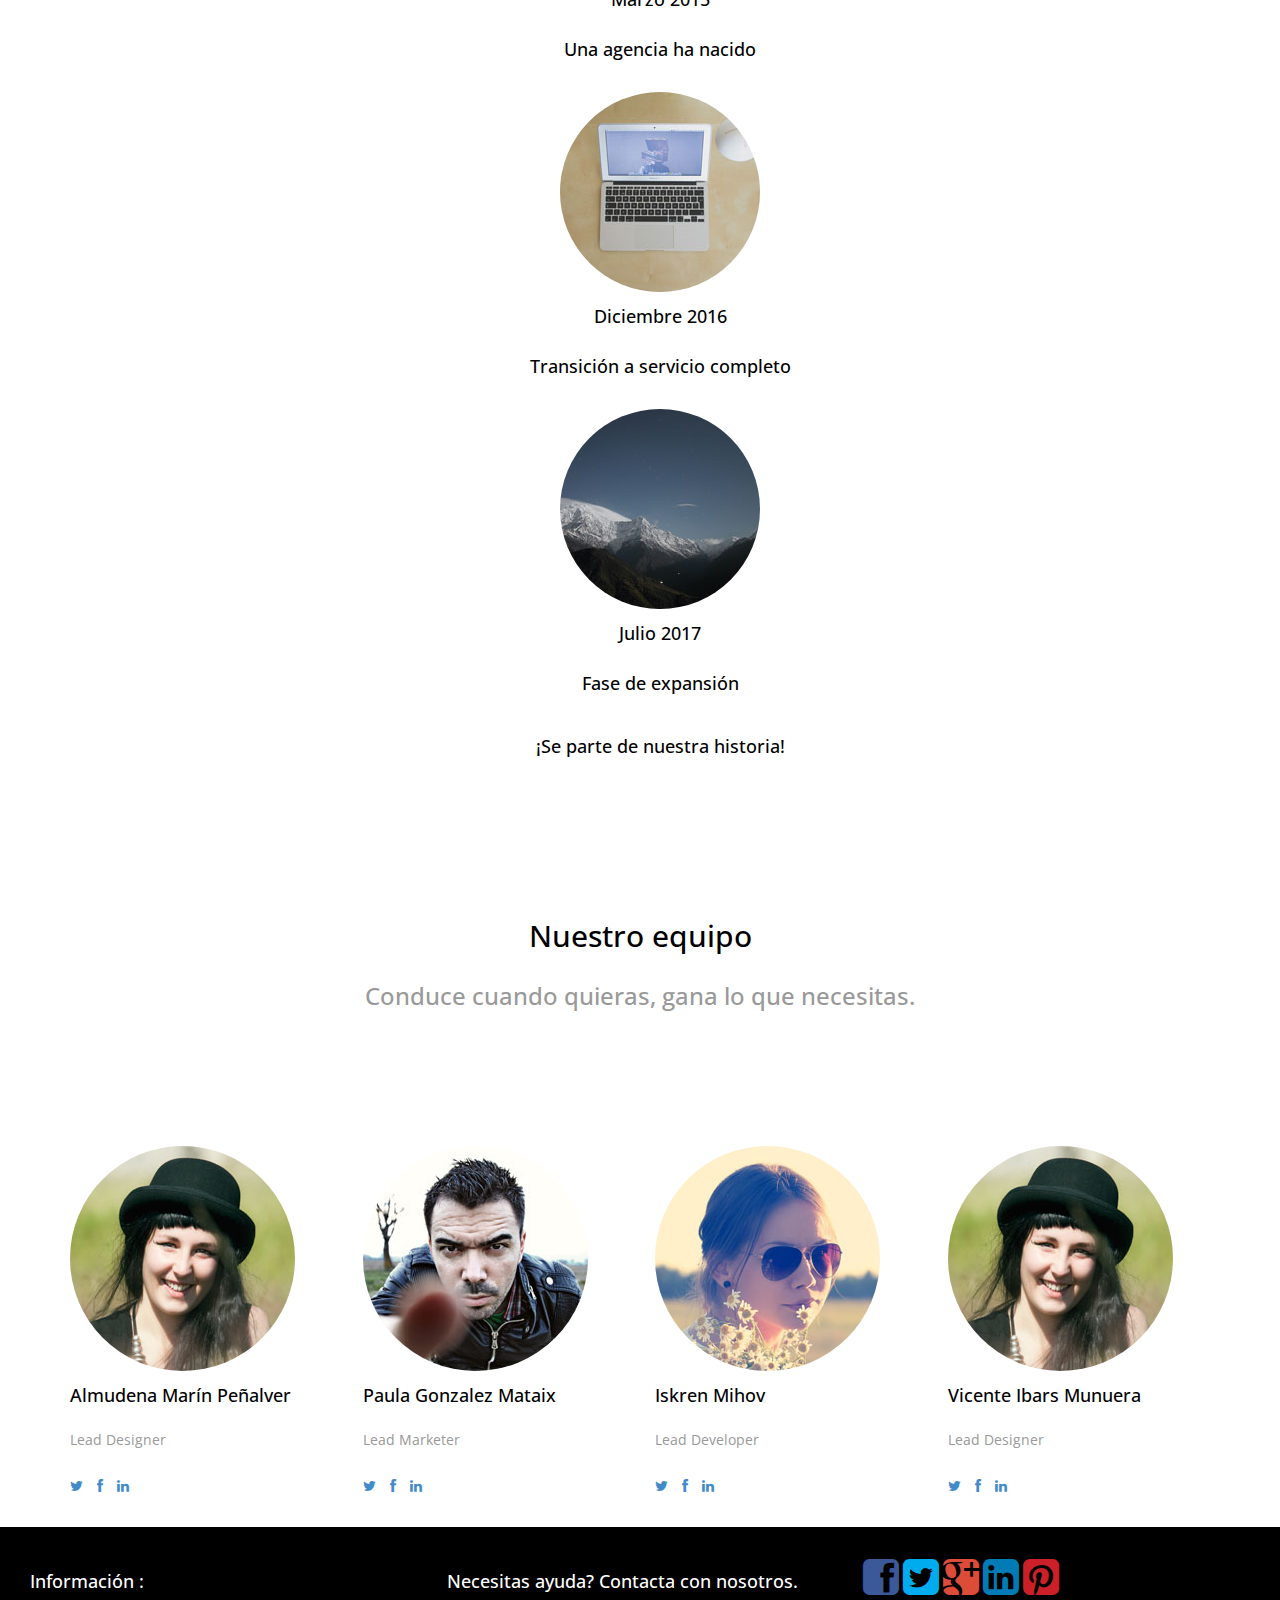
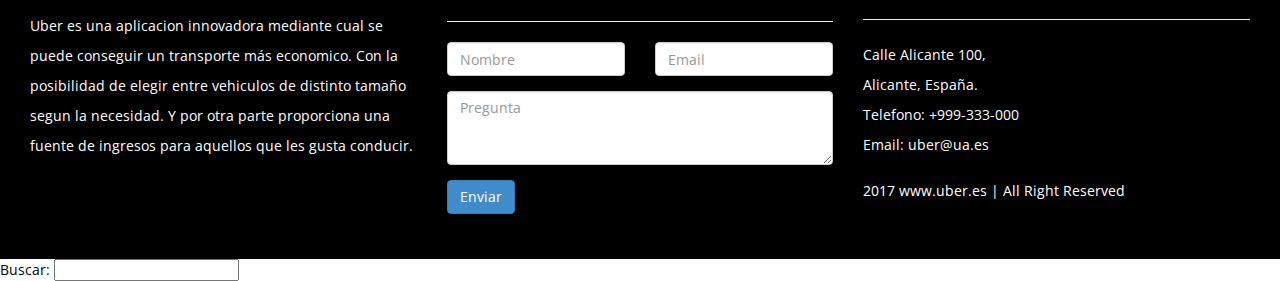
==== commit f5fd7066: "cambios team" ====
--- a/index.html
+++ b/index.html
@@ -48,7 +48,7 @@
             <div class="navbar-collapse collapse">
                 <ul class="nav navbar-nav navbar-right">
                     <li><a href="login.html">INICIAR SESIÓN</a></li>
-                    <li><a href="gallery.html">REGISTRO</a></li>
+                    <li><a href="register.php">REGISTRO</a></li>
                 </ul>
             </div>
 
@@ -85,6 +85,7 @@
     </div>
 
 
+   
     <div class="space-bottom"></div>
     <!--END HOME SECTION -->
     <!--FOOTER SECTION -->
@@ -94,91 +95,90 @@
         <div class="container">
             <div class="row">
                 <div class="col-lg-12 text-center">
-                    <h2 class="section-heading">About</h2>
-                    <h3 class="section-subheading text-muted">Lorem ipsum dolor sit amet consectetur.</h3>
-                </div>
-            </div>
-            <div class="row">
-                <div class="col-lg-12">
-                    <ul class="timeline">
-                        <li>
-                            <div class="timeline-image">
-                                <img class="img-circle img-responsive" src="img/about/1.jpg" alt="">
+                    <h2 class="section-heading">Sobre nosotros</h2>
+                    <h3 class="section-subheading text-muted">Conduce cuando quieras, gana lo que necesitas..</h3>
+                </div>
+            </div>
+             <div class="space-bottom"></div>
+            <div class="row">
+                <div class="col-lg-12 text-center">
+                    <ul class="timeline ">
+                            <div class="timeline-image text-center">
+                            <center>
+                                <img class="img-circle img-responsive center" src="img/about/1.jpg" alt="" >
                             </div>
                             <div class="timeline-panel">
                                 <div class="timeline-heading">
-                                    <h4>2009-2011</h4>
-                                    <h4 class="subheading">Our Humble Beginnings</h4>
+                                    <h4>2011-2014</h4>
+                                    <h4 class="subheading">Nuestros comienzos</h4>
                                 </div>
                                 <div class="timeline-body">
-                                    <p class="text-muted">Lorem ipsum dolor sit amet, consectetur adipisicing elit. Sunt ut voluptatum eius sapiente, totam reiciendis temporibus qui quibusdam, recusandae sit vero unde, sed, incidunt et ea quo dolore laudantium consectetur!</p>
-                                </div>
-                            </div>
-                        </li>
-                        <li class="timeline-inverted">
+                                    <p class="text-muted"></p>
+                                </div>
+                            </div>
                             <div class="timeline-image">
+                            <center>
                                 <img class="img-circle img-responsive" src="img/about/2.jpg" alt="">
                             </div>
                             <div class="timeline-panel">
                                 <div class="timeline-heading">
-                                    <h4>March 2011</h4>
-                                    <h4 class="subheading">An Agency is Born</h4>
+                                    <h4>Marzo 2015</h4>
+                                    <h4 class="subheading">Una agencia ha nacido</h4>
                                 </div>
                                 <div class="timeline-body">
-                                    <p class="text-muted">Lorem ipsum dolor sit amet, consectetur adipisicing elit. Sunt ut voluptatum eius sapiente, totam reiciendis temporibus qui quibusdam, recusandae sit vero unde, sed, incidunt et ea quo dolore laudantium consectetur!</p>
-                                </div>
-                            </div>
-                        </li>
-                        <li>
+                                    <p class="text-muted"></p>
+                                </div>
+                            </div>
                             <div class="timeline-image">
+                            <center>
                                 <img class="img-circle img-responsive" src="img/about/3.jpg" alt="">
                             </div>
                             <div class="timeline-panel">
                                 <div class="timeline-heading">
-                                    <h4>December 2012</h4>
-                                    <h4 class="subheading">Transition to Full Service</h4>
+                                    <h4>Diciembre 2016</h4>
+                                    <h4 class="subheading">Transición a servicio completo</h4>
                                 </div>
                                 <div class="timeline-body">
-                                    <p class="text-muted">Lorem ipsum dolor sit amet, consectetur adipisicing elit. Sunt ut voluptatum eius sapiente, totam reiciendis temporibus qui quibusdam, recusandae sit vero unde, sed, incidunt et ea quo dolore laudantium consectetur!</p>
-                                </div>
-                            </div>
-                        </li>
-                        <li class="timeline-inverted">
+                                    <p class="text-muted"></p>
+                                </div>
+                            </div>
                             <div class="timeline-image">
+                            <center>
                                 <img class="img-circle img-responsive" src="img/about/4.jpg" alt="">
                             </div>
                             <div class="timeline-panel">
                                 <div class="timeline-heading">
-                                    <h4>July 2014</h4>
-                                    <h4 class="subheading">Phase Two Expansion</h4>
+                                    <h4>Julio 2017</h4>
+                                    <h4 class="subheading">Fase de expansión</h4>
                                 </div>
                                 <div class="timeline-body">
-                                    <p class="text-muted">Lorem ipsum dolor sit amet, consectetur adipisicing elit. Sunt ut voluptatum eius sapiente, totam reiciendis temporibus qui quibusdam, recusandae sit vero unde, sed, incidunt et ea quo dolore laudantium consectetur!</p>
-                                </div>
-                            </div>
-                        </li>
-                        <li class="timeline-inverted">
+                                    <p class="text-muted"></p>
+                                </div>
+                            </div>
+                        
                             <div class="timeline-image">
-                                <h4>Be Part
-                                    <br>Of Our
-                                    <br>Story!</h4>
-                            </div>
-                        </li>
+                                <h4>¡Se parte de nuestra historia!</h4>
+                            </div>
+                      
                     </ul>
                 </div>
             </div>
         </div>
     </section>
+
+    <div class="space-bottom"></div>
 
     <!-- Team Section -->
     <section id="team" class="bg-light-gray">
         <div class="container">
             <div class="row">
                 <div class="col-lg-12 text-center">
-                    <h2 class="section-heading">Our Amazing Team</h2>
-                    <h3 class="section-subheading text-muted">Lorem ipsum dolor sit amet consectetur.</h3>
-                </div>
-            </div>
+                    <h2 class="section-heading">Nuestro equipo</h2>
+                    <h3 class="section-subheading text-muted">Conduce cuando quieras, gana lo que necesitas.</h3>
+                </div>
+            </div>
+
+    <div class="space-bottom"></div>
             <div class="row">
                 <div class="col-sm-3">
                     <div class="team-member">
@@ -225,7 +225,7 @@
                         </ul>
                     </div>
                 </div>
-          
+
                 <div class="col-sm-3">
                     <div class="team-member">
                         <img src="img/team/1.jpg" class="img-responsive img-circle" alt="">
@@ -243,13 +243,13 @@
                 </div>
             <div class="row">
                 <div class="col-lg-8 col-lg-offset-2 text-center">
-                    <p class="large text-muted">Lorem ipsum dolor sit amet, consectetur adipisicing elit. Aut eaque, laboriosam veritatis, quos non quis ad perspiciatis, totam corporis ea, alias ut unde.</p>
+                    <p class="large text-muted"> </p>
                 </div>
             </div>
         </div>
     </section>
 
-    
+
 
     <div id="footer">
         <div class="row">
@@ -334,6 +334,11 @@
 
     </script>
 
+<FORM METHOD=POST ACTION="buscar.php"> 
+Buscar: <INPUT TYPE="text" NAME="busqueda"> 
+
+</FORM>
+
 
 
 </body>
